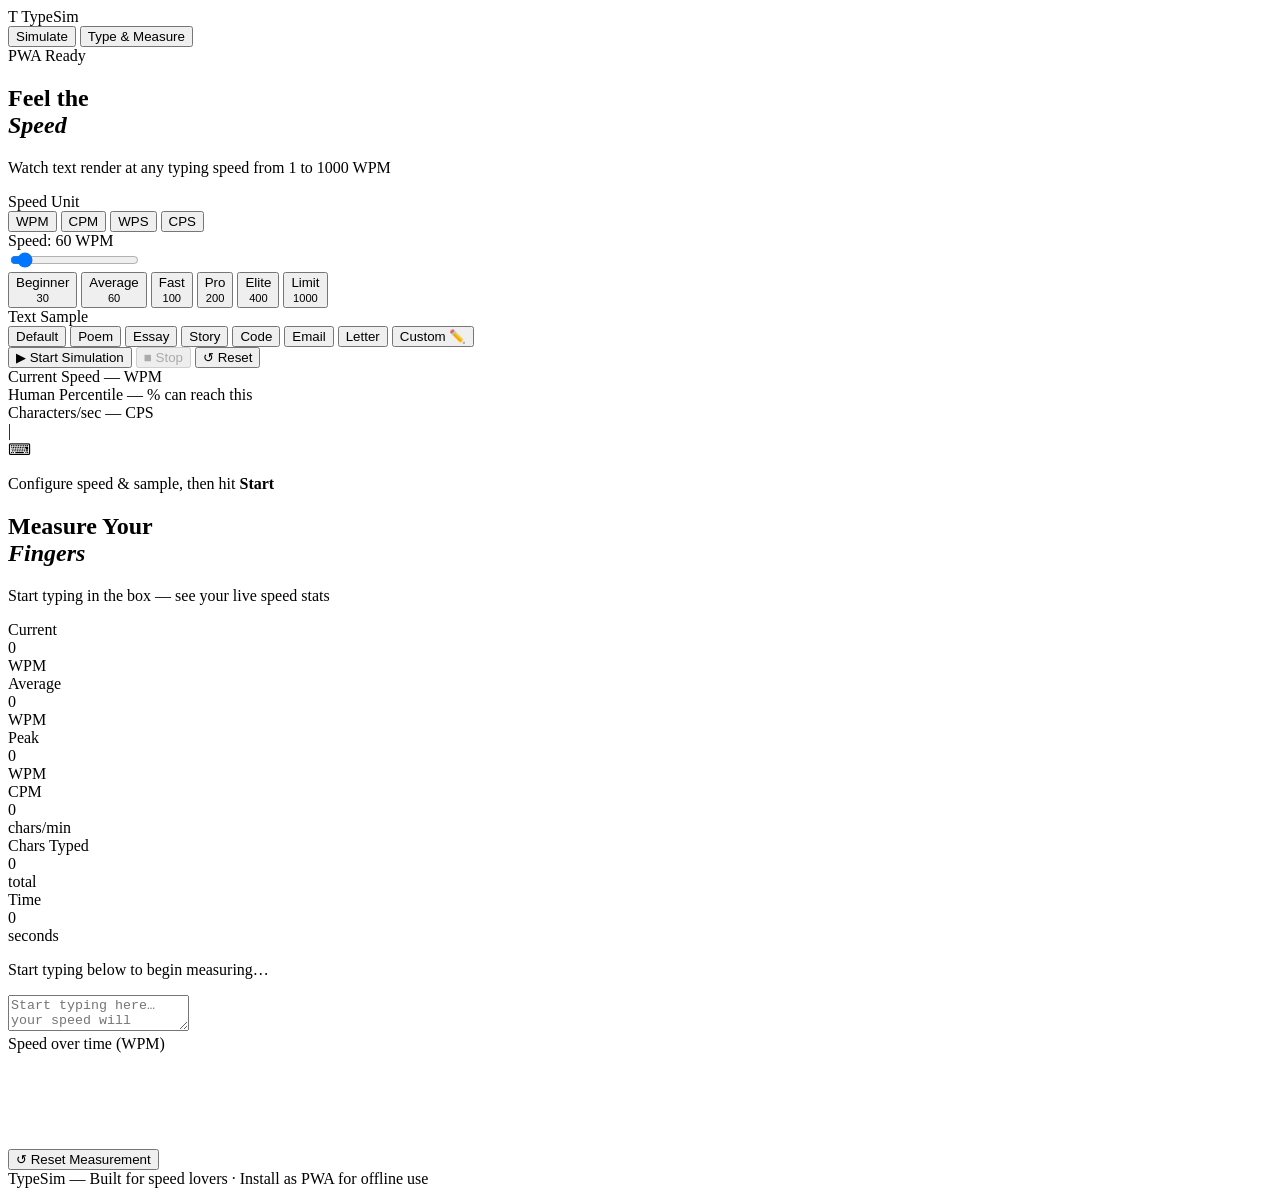
==== index.html @ 11da36f0 "Create index.html" ====
<!DOCTYPE html>
<html lang="en">
<head>
  <meta charset="UTF-8" />
  <meta name="viewport" content="width=device-width, initial-scale=1.0" />
  <title>TypeSim — Feel the Speed</title>
  <meta name="description" content="Simulate any typing speed and measure your own. Visual WPM, CPM, WPS, CPS simulator." />
  <meta name="theme-color" content="#0f0f0f" />
  <link rel="manifest" href="manifest.json" />
  <link rel="apple-touch-icon" href="icons/icon-192.png" />
  <link rel="preconnect" href="https://fonts.googleapis.com" />
  <link rel="preconnect" href="https://fonts.gstatic.com" crossorigin />
  <link href="https://fonts.googleapis.com/css2?family=Syne:wght@400;600;700;800&family=JetBrains+Mono:ital,wght@0,300;0,400;0,500;1,300&display=swap" rel="stylesheet" />
  <link rel="stylesheet" href="style.css" />
</head>
<body>
  <div class="grain"></div>
  <div class="bg-orbs">
    <div class="orb orb-1"></div>
    <div class="orb orb-2"></div>
    <div class="orb orb-3"></div>
  </div>

  <header class="header">
    <div class="logo">
      <span class="logo-mark">T</span>
      <span class="logo-text">TypeSim</span>
    </div>
    <nav class="tabs">
      <button class="tab active" data-tab="simulate">Simulate</button>
      <button class="tab" data-tab="type">Type & Measure</button>
    </nav>
    <div class="header-right">
      <span class="badge">PWA Ready</span>
    </div>
  </header>

  <!-- ───────────── SIMULATE TAB ───────────── -->
  <main id="tab-simulate" class="tab-content active">
    <section class="hero">
      <h1 class="hero-title">Feel the<br/><em>Speed</em></h1>
      <p class="hero-sub">Watch text render at any typing speed from 1 to 1000 WPM</p>
    </section>

    <div class="controls-panel glass">
      <!-- Speed Unit Selector -->
      <div class="control-group">
        <label class="control-label">Speed Unit</label>
        <div class="unit-selector">
          <button class="unit-btn active" data-unit="wpm">WPM</button>
          <button class="unit-btn" data-unit="cpm">CPM</button>
          <button class="unit-btn" data-unit="wps">WPS</button>
          <button class="unit-btn" data-unit="cps">CPS</button>
        </div>
      </div>

      <!-- Speed Slider -->
      <div class="control-group speed-group">
        <label class="control-label">Speed: <span id="speed-display">60</span> <span id="unit-label">WPM</span></label>
        <div class="slider-wrap">
          <input type="range" id="speed-slider" min="1" max="1000" value="60" step="1" />
          <div class="slider-track-fill" id="slider-fill"></div>
        </div>
        <div class="speed-presets">
          <button class="preset" data-speed="30">Beginner<br/><small>30</small></button>
          <button class="preset" data-speed="60">Average<br/><small>60</small></button>
          <button class="preset" data-speed="100">Fast<br/><small>100</small></button>
          <button class="preset" data-speed="200">Pro<br/><small>200</small></button>
          <button class="preset" data-speed="400">Elite<br/><small>400</small></button>
          <button class="preset" data-speed="1000">Limit<br/><small>1000</small></button>
        </div>
      </div>

      <!-- Text Sample Selector -->
      <div class="control-group">
        <label class="control-label">Text Sample</label>
        <div class="sample-grid">
          <button class="sample-btn active" data-sample="default">Default</button>
          <button class="sample-btn" data-sample="poem">Poem</button>
          <button class="sample-btn" data-sample="essay">Essay</button>
          <button class="sample-btn" data-sample="story">Story</button>
          <button class="sample-btn" data-sample="code">Code</button>
          <button class="sample-btn" data-sample="email">Email</button>
          <button class="sample-btn" data-sample="letter">Letter</button>
          <button class="sample-btn" data-sample="custom">Custom ✏️</button>
        </div>
        <textarea id="custom-text-input" class="custom-textarea glass" placeholder="Type your custom text here…" style="display:none"></textarea>
      </div>

      <!-- Action Buttons -->
      <div class="action-row">
        <button id="sim-start" class="btn-primary">▶ Start Simulation</button>
        <button id="sim-stop" class="btn-secondary" disabled>■ Stop</button>
        <button id="sim-reset" class="btn-ghost">↺ Reset</button>
      </div>
    </div>

    <!-- Stats Bar -->
    <div class="stats-row">
      <div class="stat-card glass">
        <span class="stat-label">Current Speed</span>
        <span class="stat-value" id="sim-current">—</span>
        <span class="stat-unit" id="sim-current-unit">WPM</span>
      </div>
      <div class="stat-card glass highlight">
        <span class="stat-label">Human Percentile</span>
        <span class="stat-value" id="sim-percentile">—</span>
        <span class="stat-unit">% can reach this</span>
      </div>
      <div class="stat-card glass">
        <span class="stat-label">Characters/sec</span>
        <span class="stat-value" id="sim-cps">—</span>
        <span class="stat-unit">CPS</span>
      </div>
    </div>

    <!-- Simulation Screen -->
    <div class="sim-screen glass" id="sim-screen">
      <div class="sim-cursor-wrap">
        <div id="sim-text-output" class="sim-text"></div>
        <span class="sim-cursor" id="sim-cursor">|</span>
      </div>
      <div class="sim-idle" id="sim-idle">
        <div class="idle-icon">⌨</div>
        <p>Configure speed &amp; sample, then hit <strong>Start</strong></p>
      </div>
    </div>

    <!-- Speed Context -->
    <div class="context-bar glass" id="context-bar" style="display:none">
      <div class="context-text" id="context-text"></div>
    </div>
  </main>

  <!-- ───────────── TYPE & MEASURE TAB ───────────── -->
  <main id="tab-type" class="tab-content">
    <section class="hero small">
      <h1 class="hero-title small">Measure Your<br/><em>Fingers</em></h1>
      <p class="hero-sub">Start typing in the box — see your live speed stats</p>
    </section>

    <div class="measure-layout">
      <div class="measure-stats">
        <div class="live-stat glass">
          <div class="live-stat-label">Current</div>
          <div class="live-stat-value" id="live-current">0</div>
          <div class="live-stat-unit">WPM</div>
        </div>
        <div class="live-stat glass accent">
          <div class="live-stat-label">Average</div>
          <div class="live-stat-value" id="live-avg">0</div>
          <div class="live-stat-unit">WPM</div>
        </div>
        <div class="live-stat glass">
          <div class="live-stat-label">Peak</div>
          <div class="live-stat-value" id="live-max">0</div>
          <div class="live-stat-unit">WPM</div>
        </div>
        <div class="live-stat glass">
          <div class="live-stat-label">CPM</div>
          <div class="live-stat-value" id="live-cpm">0</div>
          <div class="live-stat-unit">chars/min</div>
        </div>
        <div class="live-stat glass">
          <div class="live-stat-label">Chars Typed</div>
          <div class="live-stat-value" id="live-chars">0</div>
          <div class="live-stat-unit">total</div>
        </div>
        <div class="live-stat glass">
          <div class="live-stat-label">Time</div>
          <div class="live-stat-value" id="live-time">0</div>
          <div class="live-stat-unit">seconds</div>
        </div>
      </div>

      <div class="measure-right">
        <div class="measure-prompt glass" id="measure-prompt">
          <p>Start typing below to begin measuring…</p>
        </div>
        <textarea id="measure-input" class="measure-textarea glass" placeholder="Start typing here… your speed will appear instantly" spellcheck="false" autocomplete="off" autocorrect="off" autocapitalize="off"></textarea>

        <!-- Speed Graph -->
        <div class="graph-wrap glass">
          <div class="graph-label">Speed over time (WPM)</div>
          <canvas id="speed-graph" height="80"></canvas>
        </div>

        <div class="measure-review glass" id="measure-review" style="display:none">
          <div class="review-icon" id="review-icon">🏃</div>
          <div class="review-text" id="review-text"></div>
          <div class="review-sub" id="review-sub"></div>
        </div>

        <button id="measure-reset" class="btn-ghost" style="margin-top:12px">↺ Reset Measurement</button>
      </div>
    </div>
  </main>

  <footer class="footer">
    <span>TypeSim — Built for speed lovers</span>
    <span class="footer-dot">·</span>
    <span>Install as PWA for offline use</span>
  </footer>

  <script src="app.js"></script>
</body>
</html>
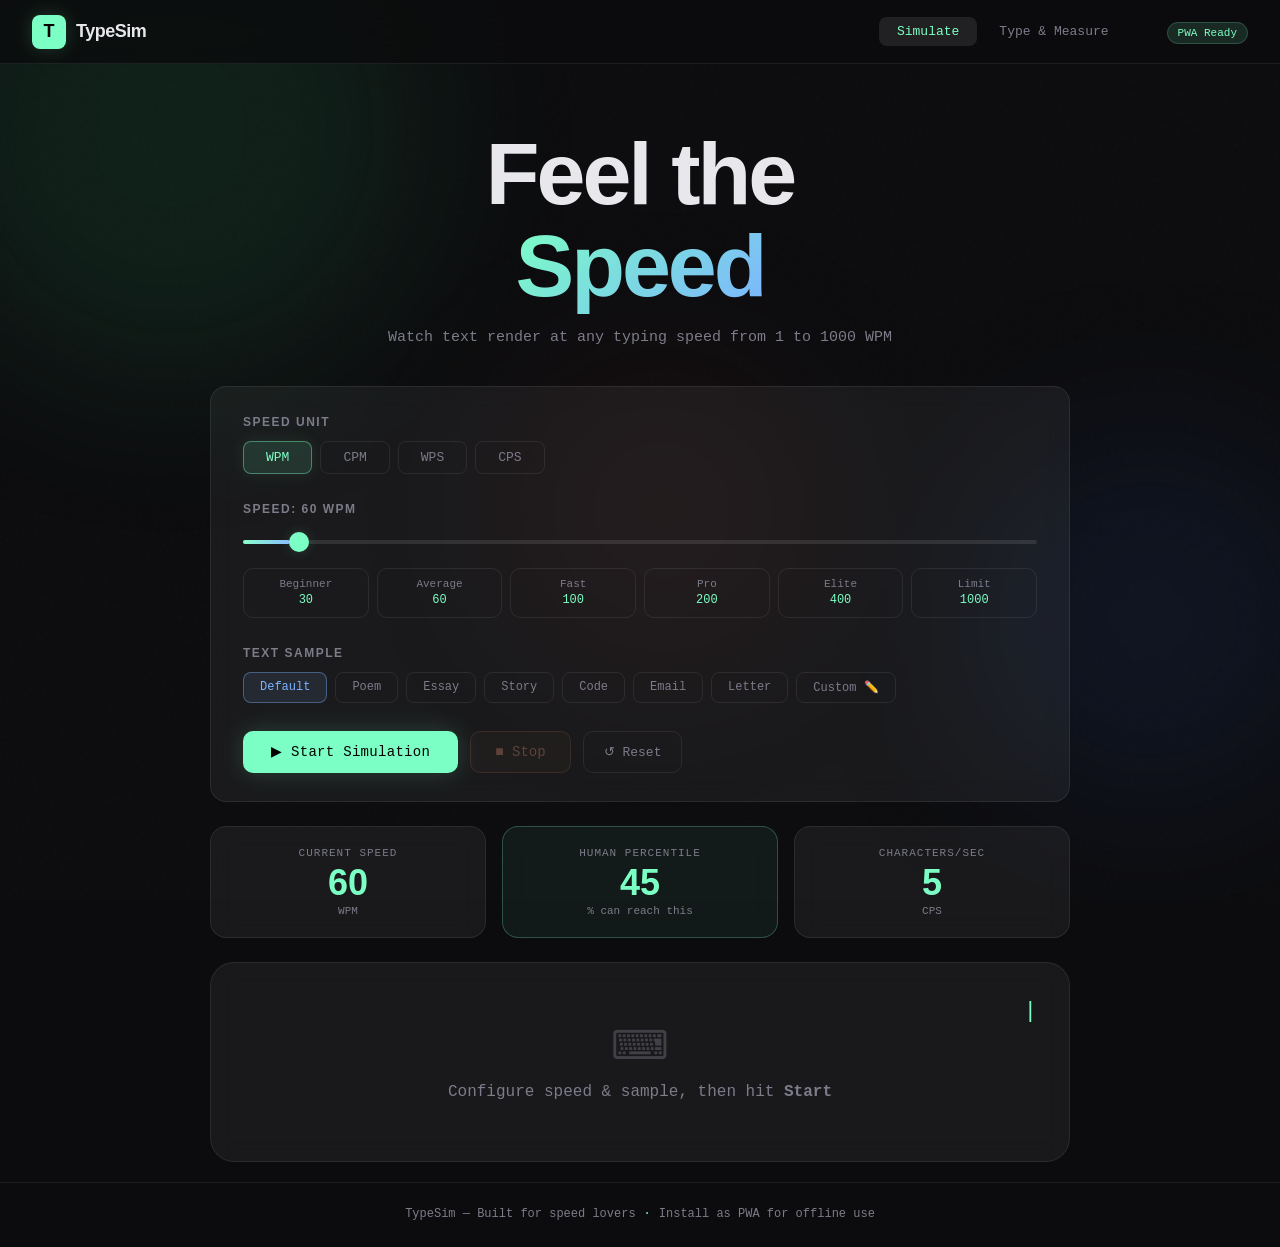
==== commit af393a4c: "Update index.html" ====
--- a/index.html
+++ b/index.html
@@ -6,6 +6,7 @@
   <title>TypeSim — Feel the Speed</title>
   <meta name="description" content="Simulate any typing speed and measure your own. Visual WPM, CPM, WPS, CPS simulator." />
   <meta name="theme-color" content="#0f0f0f" />
+  <meta name="google-site-verification" content="-5QScHs_n0g-t5EAg67S8zWoS-ji0EHqELTJDpR5xDc" />
   <link rel="manifest" href="manifest.json" />
   <link rel="apple-touch-icon" href="icons/icon-192.png" />
   <link rel="preconnect" href="https://fonts.googleapis.com" />
--- a/style.css
+++ b/style.css
@@ -0,0 +1,392 @@
+/* ─────────────────────────────────────────
+   TypeSim — style.css
+   Aesthetic: Dark organic / Spotify-Notion fusion
+   Fonts: Syne (display) + JetBrains Mono (body/code)
+───────────────────────────────────────── */
+
+:root {
+  --bg:        #0c0c0e;
+  --bg-2:      #141418;
+  --surface:   rgba(255,255,255,0.055);
+  --surface-h: rgba(255,255,255,0.09);
+  --border:    rgba(255,255,255,0.08);
+  --border-h:  rgba(255,255,255,0.16);
+  --text:      #e8e8ec;
+  --text-muted:#7c7c8a;
+  --accent:    #7cffc4;
+  --accent-2:  #7cb4ff;
+  --accent-3:  #ff9f7c;
+  --glow:      rgba(124,255,196,0.18);
+  --glow-2:    rgba(124,180,255,0.14);
+  --radius:    16px;
+  --radius-sm: 10px;
+  --radius-lg: 24px;
+  --transition: 0.22s cubic-bezier(0.4,0,0.2,1);
+  --font-display: 'Syne', sans-serif;
+  --font-mono:    'JetBrains Mono', monospace;
+}
+
+*, *::before, *::after { box-sizing: border-box; margin: 0; padding: 0; }
+
+html { scroll-behavior: smooth; }
+
+body {
+  background: var(--bg);
+  color: var(--text);
+  font-family: var(--font-mono);
+  font-weight: 300;
+  min-height: 100vh;
+  overflow-x: hidden;
+  position: relative;
+}
+
+/* ── Grain overlay ── */
+.grain {
+  position: fixed; inset: 0; z-index: 1; pointer-events: none;
+  background-image: url("data:image/svg+xml,%3Csvg viewBox='0 0 256 256' xmlns='http://www.w3.org/2000/svg'%3E%3Cfilter id='noise'%3E%3CfeTurbulence type='fractalNoise' baseFrequency='0.9' numOctaves='4' stitchTiles='stitch'/%3E%3C/filter%3E%3Crect width='100%25' height='100%25' filter='url(%23noise)' opacity='0.04'/%3E%3C/svg%3E");
+  opacity: 0.5;
+}
+
+/* ── Background orbs ── */
+.bg-orbs { position: fixed; inset: 0; z-index: 0; pointer-events: none; overflow: hidden; }
+.orb {
+  position: absolute; border-radius: 50%;
+  filter: blur(80px); opacity: 0.25;
+  animation: drift 18s ease-in-out infinite alternate;
+}
+.orb-1 { width: 500px; height: 500px; background: #1a5c3a; top: -120px; left: -80px; animation-duration: 20s; }
+.orb-2 { width: 380px; height: 380px; background: #1a2e5c; bottom: 10%; right: -60px; animation-duration: 15s; animation-delay: -5s; }
+.orb-3 { width: 300px; height: 300px; background: #3d1a1a; top: 40%; left: 40%; animation-duration: 25s; animation-delay: -10s; }
+
+@keyframes drift {
+  from { transform: translate(0, 0) scale(1); }
+  to   { transform: translate(40px, 30px) scale(1.08); }
+}
+
+/* ── Layout ── */
+.header {
+  position: sticky; top: 0; z-index: 100;
+  display: flex; align-items: center; gap: 24px;
+  padding: 0 32px; height: 64px;
+  background: rgba(12,12,14,0.85);
+  backdrop-filter: blur(20px) saturate(1.5);
+  border-bottom: 1px solid var(--border);
+}
+
+.logo { display: flex; align-items: center; gap: 10px; }
+.logo-mark {
+  width: 34px; height: 34px;
+  background: var(--accent); color: #000;
+  border-radius: 8px;
+  display: grid; place-items: center;
+  font-family: var(--font-display); font-weight: 800; font-size: 18px;
+  box-shadow: 0 0 20px var(--glow);
+}
+.logo-text { font-family: var(--font-display); font-weight: 700; font-size: 18px; letter-spacing: -0.5px; }
+
+.tabs { display: flex; gap: 4px; margin-left: auto; }
+.tab {
+  font-family: var(--font-mono); font-size: 13px; font-weight: 400;
+  padding: 7px 18px; border-radius: 8px; border: none;
+  background: transparent; color: var(--text-muted); cursor: pointer;
+  transition: var(--transition);
+}
+.tab:hover { color: var(--text); background: var(--surface); }
+.tab.active { background: var(--surface-h); color: var(--accent); }
+
+.header-right { margin-left: 16px; }
+.badge {
+  font-size: 11px; padding: 4px 10px; border-radius: 20px;
+  background: rgba(124,255,196,0.12); color: var(--accent);
+  border: 1px solid rgba(124,255,196,0.2);
+  font-family: var(--font-mono);
+}
+
+/* ── Tab system ── */
+.tab-content { display: none; position: relative; z-index: 2; }
+.tab-content.active { display: block; }
+
+/* ── Hero ── */
+.hero {
+  text-align: center; padding: 64px 32px 40px;
+}
+.hero.small { padding: 40px 32px 24px; }
+.hero-title {
+  font-family: var(--font-display); font-weight: 800; font-size: clamp(44px, 7vw, 88px);
+  line-height: 1.05; letter-spacing: -3px; margin-bottom: 16px;
+}
+.hero-title em {
+  font-style: normal;
+  background: linear-gradient(135deg, var(--accent), var(--accent-2));
+  -webkit-background-clip: text; -webkit-text-fill-color: transparent;
+  background-clip: text;
+}
+.hero-title.small { font-size: clamp(32px, 5vw, 56px); }
+.hero-sub { color: var(--text-muted); font-size: 15px; font-weight: 300; }
+
+/* ── Glass card ── */
+.glass {
+  background: var(--surface);
+  border: 1px solid var(--border);
+  backdrop-filter: blur(12px);
+  border-radius: var(--radius);
+}
+
+/* ── Controls Panel ── */
+.controls-panel {
+  max-width: 860px; margin: 0 auto 24px;
+  padding: 28px 32px; display: flex; flex-direction: column; gap: 28px;
+}
+
+.control-group { display: flex; flex-direction: column; gap: 12px; }
+.control-label {
+  font-family: var(--font-display); font-size: 12px; font-weight: 600;
+  text-transform: uppercase; letter-spacing: 1.5px; color: var(--text-muted);
+}
+
+/* Unit selector */
+.unit-selector { display: flex; gap: 8px; flex-wrap: wrap; }
+.unit-btn {
+  font-family: var(--font-mono); font-size: 13px; font-weight: 500;
+  padding: 8px 22px; border-radius: 8px;
+  border: 1px solid var(--border);
+  background: transparent; color: var(--text-muted); cursor: pointer;
+  transition: var(--transition);
+}
+.unit-btn:hover { border-color: var(--border-h); color: var(--text); }
+.unit-btn.active {
+  background: rgba(124,255,196,0.12); border-color: rgba(124,255,196,0.4);
+  color: var(--accent); box-shadow: 0 0 16px rgba(124,255,196,0.1);
+}
+
+/* Slider */
+.slider-wrap { position: relative; height: 28px; display: flex; align-items: center; }
+input[type=range] {
+  -webkit-appearance: none; appearance: none;
+  width: 100%; height: 4px; border-radius: 4px;
+  background: rgba(255,255,255,0.1);
+  outline: none; cursor: pointer; position: relative; z-index: 2;
+}
+input[type=range]::-webkit-slider-thumb {
+  -webkit-appearance: none; appearance: none;
+  width: 20px; height: 20px; border-radius: 50%;
+  background: var(--accent); cursor: pointer;
+  box-shadow: 0 0 12px var(--glow);
+  transition: transform 0.15s;
+}
+input[type=range]::-webkit-slider-thumb:hover { transform: scale(1.25); }
+input[type=range]::-moz-range-thumb {
+  width: 20px; height: 20px; border-radius: 50%; border: none;
+  background: var(--accent); cursor: pointer;
+  box-shadow: 0 0 12px var(--glow);
+}
+.slider-track-fill {
+  position: absolute; left: 0; top: 50%; transform: translateY(-50%);
+  height: 4px; border-radius: 4px;
+  background: linear-gradient(90deg, var(--accent), var(--accent-2));
+  pointer-events: none; z-index: 1;
+}
+
+.speed-presets { display: flex; gap: 8px; flex-wrap: wrap; }
+.preset {
+  flex: 1; min-width: 70px; text-align: center;
+  font-family: var(--font-mono); font-size: 11px; line-height: 1.4;
+  padding: 8px 6px; border-radius: var(--radius-sm);
+  border: 1px solid var(--border);
+  background: transparent; color: var(--text-muted); cursor: pointer;
+  transition: var(--transition);
+}
+.preset:hover { border-color: var(--border-h); color: var(--text); background: var(--surface-h); }
+.preset small { display: block; color: var(--accent); font-size: 12px; font-weight: 500; }
+
+/* Sample grid */
+.sample-grid { display: flex; gap: 8px; flex-wrap: wrap; }
+.sample-btn {
+  font-family: var(--font-mono); font-size: 12px;
+  padding: 7px 16px; border-radius: 8px;
+  border: 1px solid var(--border);
+  background: transparent; color: var(--text-muted); cursor: pointer;
+  transition: var(--transition);
+}
+.sample-btn:hover { border-color: var(--border-h); color: var(--text); }
+.sample-btn.active {
+  background: rgba(124,180,255,0.1); border-color: rgba(124,180,255,0.4);
+  color: var(--accent-2);
+}
+.custom-textarea {
+  width: 100%; min-height: 100px; padding: 14px 16px;
+  font-family: var(--font-mono); font-size: 13px; color: var(--text);
+  background: var(--surface); border: 1px solid var(--border);
+  border-radius: var(--radius-sm); resize: vertical; outline: none;
+  transition: border-color var(--transition);
+  margin-top: 8px;
+}
+.custom-textarea:focus { border-color: var(--border-h); }
+
+/* Action row */
+.action-row { display: flex; gap: 12px; flex-wrap: wrap; }
+.btn-primary {
+  font-family: var(--font-mono); font-size: 14px; font-weight: 500;
+  padding: 12px 28px; border-radius: 10px; border: none; cursor: pointer;
+  background: var(--accent); color: #000;
+  box-shadow: 0 0 24px var(--glow);
+  transition: var(--transition); letter-spacing: 0.3px;
+}
+.btn-primary:hover { transform: translateY(-2px); box-shadow: 0 0 36px var(--glow); }
+.btn-primary:disabled { opacity: 0.4; pointer-events: none; }
+.btn-secondary {
+  font-family: var(--font-mono); font-size: 14px;
+  padding: 12px 24px; border-radius: 10px;
+  border: 1px solid rgba(255,159,124,0.4);
+  background: rgba(255,159,124,0.1); color: var(--accent-3); cursor: pointer;
+  transition: var(--transition);
+}
+.btn-secondary:hover { background: rgba(255,159,124,0.18); }
+.btn-secondary:disabled { opacity: 0.3; pointer-events: none; }
+.btn-ghost {
+  font-family: var(--font-mono); font-size: 13px;
+  padding: 12px 20px; border-radius: 10px;
+  border: 1px solid var(--border);
+  background: transparent; color: var(--text-muted); cursor: pointer;
+  transition: var(--transition);
+}
+.btn-ghost:hover { border-color: var(--border-h); color: var(--text); }
+
+/* ── Stats Row ── */
+.stats-row {
+  max-width: 860px; margin: 0 auto 24px;
+  display: grid; grid-template-columns: repeat(3, 1fr); gap: 16px;
+}
+.stat-card {
+  padding: 20px 24px; text-align: center; border-radius: var(--radius);
+  transition: var(--transition);
+}
+.stat-card.highlight { border-color: rgba(124,255,196,0.25); background: rgba(124,255,196,0.06); }
+.stat-label { display: block; font-size: 11px; color: var(--text-muted); letter-spacing: 1px; text-transform: uppercase; margin-bottom: 6px; }
+.stat-value { display: block; font-family: var(--font-display); font-size: 36px; font-weight: 700; color: var(--accent); line-height: 1; }
+.stat-unit  { display: block; font-size: 11px; color: var(--text-muted); margin-top: 4px; }
+
+/* ── Simulation Screen ── */
+.sim-screen {
+  max-width: 860px; margin: 0 auto 20px;
+  min-height: 200px; padding: 32px;
+  position: relative; overflow: hidden;
+  border-radius: var(--radius-lg);
+}
+.sim-cursor-wrap { display: flex; align-items: flex-start; flex-wrap: wrap; min-height: 80px; }
+.sim-text {
+  font-family: var(--font-mono); font-size: 18px; line-height: 1.7;
+  color: var(--text); word-break: break-word; flex: 1;
+  letter-spacing: 0.01em;
+}
+.sim-cursor {
+  display: inline-block; color: var(--accent);
+  font-size: 22px; line-height: 1.5;
+  animation: blink 1s step-end infinite;
+  margin-left: 1px;
+}
+@keyframes blink { 0%,100%{opacity:1} 50%{opacity:0} }
+
+.sim-idle {
+  position: absolute; inset: 0; display: flex; flex-direction: column;
+  align-items: center; justify-content: center; gap: 12px;
+  color: var(--text-muted);
+}
+.idle-icon { font-size: 40px; opacity: 0.4; animation: float 3s ease-in-out infinite; }
+@keyframes float { 0%,100%{transform:translateY(0)} 50%{transform:translateY(-8px)} }
+
+/* Context bar */
+.context-bar {
+  max-width: 860px; margin: 0 auto 32px;
+  padding: 16px 24px;
+  border-left: 3px solid var(--accent);
+  border-radius: 0 var(--radius) var(--radius) 0;
+  animation: slideIn 0.3s ease;
+}
+@keyframes slideIn { from{opacity:0;transform:translateY(8px)} to{opacity:1;transform:none} }
+.context-text { font-size: 13px; color: var(--text-muted); line-height: 1.6; }
+.context-text strong { color: var(--accent); }
+
+/* ── Measure Tab ── */
+.measure-layout {
+  max-width: 1000px; margin: 0 auto 40px;
+  padding: 0 32px;
+  display: grid; grid-template-columns: 220px 1fr; gap: 24px;
+}
+.measure-stats { display: flex; flex-direction: column; gap: 12px; }
+.live-stat {
+  padding: 16px 18px; border-radius: var(--radius);
+  text-align: center; transition: var(--transition);
+}
+.live-stat.accent { border-color: rgba(124,255,196,0.3); background: rgba(124,255,196,0.07); }
+.live-stat-label { font-size: 10px; text-transform: uppercase; letter-spacing: 1px; color: var(--text-muted); margin-bottom: 4px; }
+.live-stat-value {
+  font-family: var(--font-display); font-weight: 700; font-size: 28px;
+  color: var(--accent); line-height: 1;
+  transition: transform 0.1s ease;
+}
+.live-stat.accent .live-stat-value { font-size: 34px; }
+.live-stat-unit { font-size: 10px; color: var(--text-muted); margin-top: 3px; }
+
+.measure-right { display: flex; flex-direction: column; gap: 16px; }
+.measure-prompt {
+  padding: 18px 20px; border-radius: var(--radius); min-height: 60px;
+  font-size: 14px; color: var(--text-muted); line-height: 1.6;
+}
+.measure-textarea {
+  width: 100%; min-height: 140px; padding: 18px 20px;
+  font-family: var(--font-mono); font-size: 15px; color: var(--text);
+  background: var(--surface); border: 1px solid var(--border);
+  border-radius: var(--radius); resize: vertical; outline: none;
+  transition: border-color var(--transition); line-height: 1.6;
+}
+.measure-textarea:focus { border-color: rgba(124,255,196,0.4); box-shadow: 0 0 0 3px rgba(124,255,196,0.06); }
+
+/* Graph */
+.graph-wrap { padding: 16px 20px; border-radius: var(--radius); }
+.graph-label { font-size: 11px; color: var(--text-muted); letter-spacing: 1px; text-transform: uppercase; margin-bottom: 10px; }
+canvas#speed-graph { width: 100%; display: block; }
+
+/* Review Card */
+.measure-review {
+  padding: 20px 24px; border-radius: var(--radius);
+  display: flex; flex-direction: column; gap: 6px;
+  border-color: rgba(124,255,196,0.2); background: rgba(124,255,196,0.05);
+  animation: slideIn 0.3s ease;
+}
+.review-icon { font-size: 28px; }
+.review-text { font-family: var(--font-display); font-size: 16px; font-weight: 600; color: var(--text); }
+.review-sub { font-size: 13px; color: var(--text-muted); line-height: 1.6; }
+
+/* ── Footer ── */
+.footer {
+  position: relative; z-index: 2;
+  text-align: center; padding: 24px 32px;
+  font-size: 12px; color: var(--text-muted);
+  border-top: 1px solid var(--border);
+  display: flex; justify-content: center; align-items: center; gap: 8px;
+}
+.footer-dot { color: var(--accent); }
+
+/* ── Responsive ── */
+@media (max-width: 700px) {
+  .header { padding: 0 16px; gap: 12px; }
+  .logo-text { display: none; }
+  .controls-panel { padding: 20px 16px; margin: 0 16px 20px; }
+  .stats-row { grid-template-columns: 1fr; margin: 0 16px 20px; }
+  .sim-screen { margin: 0 16px 20px; }
+  .context-bar { margin: 0 16px 24px; }
+  .hero { padding: 40px 16px 28px; }
+  .measure-layout { grid-template-columns: 1fr; padding: 0 16px; }
+  .measure-stats { display: grid; grid-template-columns: repeat(3,1fr); }
+  .live-stat.accent .live-stat-value { font-size: 22px; }
+  .badge { display: none; }
+}
+
+/* ── Number pop animation (JS triggered) ── */
+@keyframes numPop {
+  0%   { transform: scale(1); }
+  40%  { transform: scale(1.18); }
+  100% { transform: scale(1); }
+}
+.num-pop { animation: numPop 0.2s ease; }
